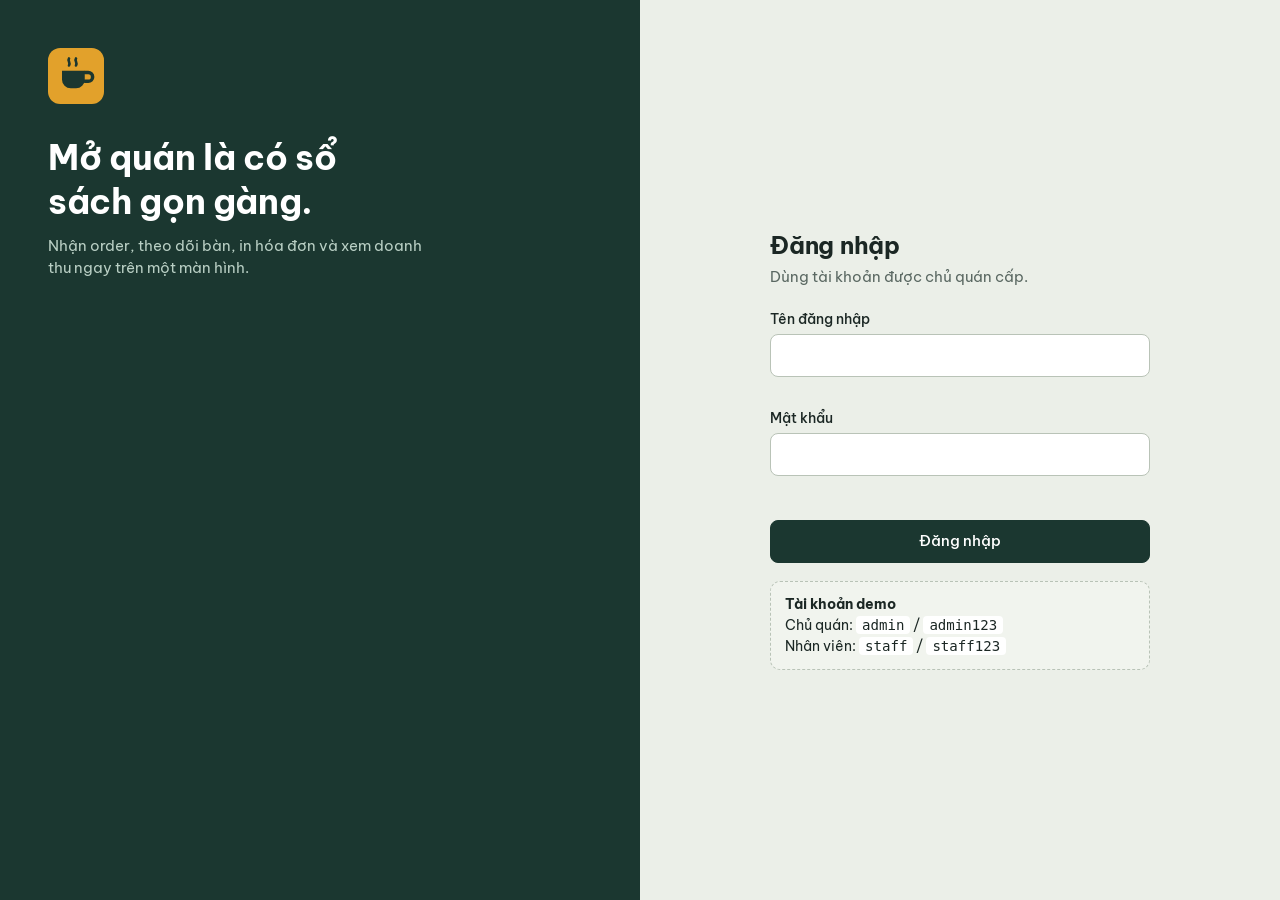
==== coffee-management/login.html @ 9cf49951 "Add files via upload" ====
<!DOCTYPE html>
<html lang="vi">
<head>
  <meta charset="UTF-8">
  <meta name="viewport" content="width=device-width, initial-scale=1">
  <title>Đăng nhập – Góc Phố Coffee</title>
  <link rel="icon" href="images/logo.svg" type="image/svg+xml">
  <link rel="preconnect" href="https://fonts.googleapis.com">
  <link rel="preconnect" href="https://fonts.gstatic.com" crossorigin>
  <link href="https://fonts.googleapis.com/css2?family=Be+Vietnam+Pro:wght@400;500;600;700&display=swap" rel="stylesheet">
  <link rel="stylesheet" href="css/style.css">
</head>
<body data-base="" data-page="login">
  <div class="login">
    <section class="login-side">
      <div>
        <img src="images/logo.svg" alt="Góc Phố Coffee">
        <h1>Mở quán là có sổ sách gọn gàng.</h1>
        <p>Nhận order, theo dõi bàn, in hóa đơn và xem doanh thu ngay trên một màn hình.</p>
      </div>
    </section>
    <section class="login-form">
      <form id="loginForm" novalidate>
        <h2>Đăng nhập</h2>
        <p class="muted" style="margin-bottom:20px">Dùng tài khoản được chủ quán cấp.</p>
        <div class="field">
          <label for="username">Tên đăng nhập</label>
          <input type="text" id="username" name="username" autocomplete="username">
          <span class="err" data-err="username"></span>
        </div>
        <div class="field">
          <label for="password">Mật khẩu</label>
          <input type="password" id="password" name="password" autocomplete="current-password">
          <span class="err" data-err="password"></span>
        </div>
        <p class="err" id="loginError" role="alert"></p>
        <button type="submit" class="btn btn-primary" style="width:100%">Đăng nhập</button>
        <div class="demo-box">
          <strong>Tài khoản demo</strong><br>
          Chủ quán: <code>admin</code> / <code>admin123</code><br>
          Nhân viên: <code>staff</code> / <code>staff123</code>
        </div>
      </form>
    </section>
  </div>
  <script src="js/common.js"></script>
  <script>
    (function () {
      if (CF.currentUser()) { location.replace('index.html'); return; }
      var form = document.getElementById('loginForm');
      var errBox = document.getElementById('loginError');
      form.addEventListener('submit', function (e) {
        e.preventDefault();
        errBox.textContent = '';
        var u = form.elements.username.value.trim();
        var p = form.elements.password.value;
        var errors = {};
        if (!u) errors.username = 'Nhập tên đăng nhập.';
        if (!p) errors.password = 'Nhập mật khẩu.';
        if (!CF.showErrors(form, errors)) return;
        if (CF.login(u, p)) {
          location.href = 'index.html';
        } else {
          errBox.textContent = 'Tên đăng nhập hoặc mật khẩu chưa đúng. Kiểm tra lại rồi thử tiếp.';
        }
      });
    })();
  </script>
</body>
</html>
---- coffee-management/css/style.css ----
/* ===== Góc Phố Coffee – giao diện quản lý ===== */
:root{
  --bg:#EBEFE8; --surface:#FBFCF9; --ink:#1B2724; --muted:#5A6862; --line:#D3DACF;
  --pine:#1B3730; --pine-2:#28493F; --pine-ink:#DCE8E1;
  --accent:#E2A12B; --accent-strong:#C98712; --accent-ink:#2E2000;
  --ok:#2D7A58; --ok-bg:#DDEEE4;
  --busy:#9A6208; --busy-bg:#FBEBC8;
  --resv:#3F6592; --resv-bg:#DCE7F4;
  --danger:#B2402F; --danger-bg:#F6DDD8;
  --font:'Be Vietnam Pro',system-ui,-apple-system,'Segoe UI',Roboto,sans-serif;
  --sidebar:236px;
}
*{box-sizing:border-box}
html{-webkit-text-size-adjust:100%}
body{margin:0;font-family:var(--font);font-size:15px;line-height:1.5;color:var(--ink);background:var(--bg)}
h1,h2,h3{margin:0;letter-spacing:-.01em;line-height:1.25}
h1{font-size:1.5rem} h2{font-size:1.125rem} h3{font-size:1rem}
p{margin:0}
a{color:inherit}
img,svg{max-width:100%}
button,input,select,textarea{font:inherit;color:inherit}
:focus-visible{outline:3px solid var(--accent);outline-offset:2px}
.sr-only{position:absolute;width:1px;height:1px;overflow:hidden;clip:rect(0 0 0 0);white-space:nowrap}
.muted{color:var(--muted)}
.right{text-align:right}
body[data-role="staff"] .owner-only{display:none!important}

/* ----- Khung trang ----- */
.app{display:grid;grid-template-columns:var(--sidebar) minmax(0,1fr);min-height:100vh}
.sidebar{background:var(--pine);color:var(--pine-ink);display:flex;flex-direction:column;padding:20px 14px;position:sticky;top:0;height:100vh}
.brand{display:flex;align-items:center;gap:10px;padding:4px 8px 22px;text-decoration:none}
.brand img{width:36px;height:36px}
.brand strong{display:block;color:#fff;font-size:1rem;line-height:1.2}
.brand span{font-size:.78rem;color:#9FB8AD}
.nav{display:flex;flex-direction:column;gap:2px}
.nav a{display:flex;align-items:center;gap:12px;padding:10px 12px;border-radius:8px;text-decoration:none;color:var(--pine-ink)}
.nav a:hover{background:var(--pine-2)}
.nav a[aria-current="page"]{background:var(--accent);color:var(--accent-ink);font-weight:600}
.nav svg,.sidebar .logout svg{width:20px;height:20px;fill:none;stroke:currentColor;stroke-width:1.8;stroke-linecap:round;stroke-linejoin:round;flex:none}
.sidebar .logout{margin-top:auto;background:none;border:0;display:flex;gap:12px;align-items:center;padding:10px 12px;border-radius:8px;color:#BCD0C6;cursor:pointer;text-align:left}
.sidebar .logout:hover{background:var(--pine-2);color:#fff}
.main{min-width:0}
.topbar{display:flex;align-items:center;gap:12px;padding:14px 28px;border-bottom:1px solid var(--line);background:var(--surface);position:sticky;top:0;z-index:5}
.topbar h1{flex:1;font-size:1.25rem}
.menu-btn{display:none;background:none;border:1px solid var(--line);border-radius:8px;width:40px;height:40px;cursor:pointer;font-size:1.2rem}
.userbox{display:flex;align-items:center;gap:10px;font-size:.9rem}
.userbox .avatar{width:34px;height:34px;border-radius:50%;background:var(--pine);color:#fff;display:grid;place-items:center;font-weight:600;font-size:.85rem}
.userbox small{display:block;color:var(--muted);line-height:1.2}
.content{padding:24px 28px 48px;max-width:1280px}
.page-head{display:flex;flex-wrap:wrap;align-items:center;gap:12px;margin-bottom:18px}
.page-head .lead{flex:1;min-width:220px;color:var(--muted)}
.toolbar{display:flex;flex-wrap:wrap;gap:10px;align-items:center;margin-bottom:14px}
.toolbar .grow{flex:1}

/* ----- Nút & form ----- */
.btn{display:inline-flex;align-items:center;justify-content:center;gap:8px;border:1px solid var(--line);background:var(--surface);padding:9px 16px;border-radius:8px;cursor:pointer;text-decoration:none;font-weight:500;min-height:40px}
.btn:hover{border-color:#9FAE9F}
.btn-primary{background:var(--pine);border-color:var(--pine);color:#fff}
.btn-primary:hover{background:var(--pine-2);border-color:var(--pine-2)}
.btn-accent{background:var(--accent);border-color:var(--accent);color:var(--accent-ink);font-weight:600}
.btn-accent:hover{background:var(--accent-strong);border-color:var(--accent-strong)}
.btn-danger{color:var(--danger);border-color:#E0B9B2}
.btn-danger:hover{background:var(--danger-bg);border-color:var(--danger)}
.btn-sm{padding:5px 10px;min-height:32px;font-size:.85rem;border-radius:6px}
.btn[disabled]{opacity:.5;cursor:not-allowed}
.field{display:flex;flex-direction:column;gap:4px;margin-bottom:14px}
.field label{font-weight:500;font-size:.9rem}
input[type=text],input[type=password],input[type=number],input[type=tel],input[type=date],select,textarea{width:100%;padding:9px 12px;border:1px solid #B9C3B7;border-radius:8px;background:#fff;min-height:40px}
textarea{resize:vertical;min-height:70px}
input[aria-invalid="true"],select[aria-invalid="true"]{border-color:var(--danger);background:#FFF8F6}
.err{color:var(--danger);font-size:.82rem;min-height:1em}
.search{max-width:280px}
.form-row{display:grid;grid-template-columns:1fr 1fr;gap:12px}

/* ----- Bảng & panel ----- */
.panel{background:var(--surface);border:1px solid var(--line);border-radius:14px;padding:18px 20px}
.panel > h2{margin-bottom:12px}
.table-wrap{overflow-x:auto;background:var(--surface);border:1px solid var(--line);border-radius:12px}
table.data{width:100%;border-collapse:collapse;min-width:560px}
table.data th{font-weight:600;text-align:left;font-size:.85rem;color:var(--muted);padding:11px 14px;border-bottom:1px solid var(--line);background:#F3F6F0}
table.data td{padding:11px 14px;border-bottom:1px solid #E5EAE1;vertical-align:middle}
table.data tr:last-child td{border-bottom:0}
table.data tbody tr:hover{background:#F6F9F3}
table.data th.right,table.data td.right{text-align:right}
.actions{display:flex;gap:6px;justify-content:flex-end}
.empty{padding:28px;text-align:center;color:var(--muted)}
.badge{display:inline-block;padding:2px 10px;border-radius:999px;font-size:.8rem;font-weight:500;background:#E6EBE3}
.badge.ok{background:var(--ok-bg);color:var(--ok)}
.badge.busy{background:var(--busy-bg);color:var(--busy)}
.badge.resv{background:var(--resv-bg);color:var(--resv)}
.badge.off{background:#ECE8E4;color:#6B5F57}
.chips{display:flex;flex-wrap:wrap;gap:8px}
.chip{border:1px solid var(--line);background:var(--surface);border-radius:999px;padding:6px 14px;cursor:pointer;font-size:.9rem}
.chip[aria-pressed="true"]{background:var(--pine);border-color:var(--pine);color:#fff}

/* ----- Dashboard ----- */
.ledger{display:grid;grid-template-columns:repeat(4,1fr);background:var(--surface);border:1px solid var(--line);border-radius:14px;margin:0 0 20px}
.ledger > div{padding:18px 22px;border-right:1px solid var(--line)}
.ledger > div:last-child{border-right:0}
.ledger dt{color:var(--muted);font-size:.88rem}
.ledger dd{margin:4px 0 0;font-size:1.6rem;font-weight:700;letter-spacing:-.02em}
.ledger dd.small{font-size:1.1rem;padding-top:6px}
.dash-grid{display:grid;grid-template-columns:minmax(0,1.1fr) minmax(0,1fr);gap:20px}
.stack{display:flex;flex-direction:column;gap:20px}
.mini-tables{display:grid;grid-template-columns:repeat(auto-fill,minmax(74px,1fr));gap:8px}
.mini-tables div{border-radius:8px;padding:8px 6px;text-align:center;font-weight:600;font-size:.9rem}
.mini-tables .free{background:var(--ok-bg);color:var(--ok)}
.mini-tables .busy{background:var(--busy-bg);color:var(--busy)}
.mini-tables .reserved{background:var(--resv-bg);color:var(--resv)}
.legend{display:flex;gap:16px;margin-top:12px;font-size:.85rem;color:var(--muted);flex-wrap:wrap}
.list{list-style:none;margin:0;padding:0}
.list li{display:flex;justify-content:space-between;gap:12px;padding:10px 0;border-bottom:1px solid #E5EAE1}
.list li:last-child{border-bottom:0}

/* ----- Sơ đồ bàn ----- */
.floor{display:grid;grid-template-columns:repeat(auto-fill,minmax(190px,1fr));gap:16px}
.tile{background:var(--surface);border:2px solid var(--line);border-radius:16px;padding:16px;display:flex;flex-direction:column;gap:10px}
.tile.free{border-color:#A9D3BC}
.tile.busy{border-color:#E7C27A;background:#FFFBF1}
.tile.reserved{border-color:#A9C2E0}
.tile header{display:flex;justify-content:space-between;align-items:baseline}
.tile h3{font-size:1.4rem}
.seats{display:flex;gap:5px;flex-wrap:wrap}
.seats i{width:11px;height:11px;border-radius:50%;background:#B9C3B7;display:block}
.tile.busy .seats i{background:var(--accent)}
.tile.free .seats i{background:#7DBB9A}
.tile.reserved .seats i{background:#7FA0CB}
.tile .sum{font-weight:600;min-height:1.5em}
.tile select{min-height:36px;padding:5px 8px}

/* ----- Order ----- */
.order-layout{display:grid;grid-template-columns:minmax(0,1.25fr) minmax(320px,1fr);gap:20px;align-items:start}
.menu-pick{display:grid;grid-template-columns:repeat(auto-fill,minmax(170px,1fr));gap:10px;margin-top:14px}
.pick{display:flex;flex-direction:column;gap:2px;text-align:left;padding:12px;border:1px solid var(--line);border-radius:10px;background:#fff;cursor:pointer}
.pick:hover{border-color:var(--pine)}
.pick[disabled]{opacity:.45;cursor:not-allowed}
.pick b{font-weight:600}
.pick span{color:var(--muted);font-size:.88rem}
.cart-line{display:grid;grid-template-columns:1fr auto auto;gap:10px;align-items:center;padding:9px 0;border-bottom:1px solid #E5EAE1}
.qty{display:flex;align-items:center;gap:4px}
.qty button{width:30px;height:30px;border-radius:6px;border:1px solid var(--line);background:#fff;cursor:pointer;font-size:1rem}
.qty output{min-width:26px;text-align:center;font-weight:600}
.total-row{display:flex;justify-content:space-between;font-size:1.2rem;font-weight:700;padding:14px 0 6px}
.cart-actions{display:grid;grid-template-columns:1fr 1fr;gap:10px;margin-top:10px}
.cart-actions .full{grid-column:1/-1}
.open-orders{display:flex;flex-direction:column;gap:8px}
.open-orders button{display:flex;justify-content:space-between;gap:10px;padding:10px 12px;border:1px solid var(--line);border-radius:10px;background:#fff;cursor:pointer;text-align:left}
.open-orders button[aria-pressed="true"]{border-color:var(--pine);background:#EEF4EF}

/* ----- Doanh thu ----- */
.chart{width:100%;height:auto;display:block}
.chart text{font-family:var(--font);font-size:11px;fill:var(--muted)}
.chart .bar{fill:var(--pine)}
.chart .bar.top{fill:var(--accent)}
.chart .gridline{stroke:#E1E7DD;stroke-width:1}
.two-col{display:grid;grid-template-columns:1fr 1fr;gap:20px;margin-top:20px}

/* ----- Hộp thoại, toast ----- */
dialog{border:0;border-radius:16px;padding:0;width:min(520px,92vw);box-shadow:0 20px 60px rgba(10,25,20,.35)}
dialog::backdrop{background:rgba(15,30,25,.5)}
dialog form,dialog .dlg-body{padding:22px}
dialog h2{margin-bottom:16px}
.dlg-actions{display:flex;justify-content:flex-end;gap:10px;margin-top:8px}
.toast-wrap{position:fixed;right:20px;bottom:20px;display:flex;flex-direction:column;gap:8px;z-index:50}
.toast{background:var(--pine);color:#fff;padding:12px 16px;border-radius:10px;max-width:340px;animation:pop .2s ease-out}
.toast.error{background:var(--danger)}
@keyframes pop{from{transform:translateY(8px);opacity:0}to{transform:none;opacity:1}}
.switch{position:relative;width:42px;height:24px;display:inline-block}
.switch input{opacity:0;width:100%;height:100%;position:absolute;margin:0;cursor:pointer;z-index:1}
.switch span{position:absolute;inset:0;background:#B9C3B7;border-radius:999px;transition:background .15s;pointer-events:none}
.switch span::after{content:"";position:absolute;left:3px;top:3px;width:18px;height:18px;border-radius:50%;background:#fff;transition:transform .15s}
.switch input:checked + span{background:var(--ok)}
.switch input:checked + span::after{transform:translateX(18px)}
.switch input:focus-visible + span{outline:3px solid var(--accent);outline-offset:2px}
.invoice-lines{width:100%;border-collapse:collapse;margin:12px 0}
.invoice-lines td,.invoice-lines th{padding:6px 0;text-align:left;border-bottom:1px dashed #C8D0C4}
.invoice-lines td:last-child,.invoice-lines th:last-child{text-align:right}

/* ----- Đăng nhập ----- */
.login{display:grid;grid-template-columns:1fr 1fr;min-height:100vh}
.login-side{background:var(--pine);color:var(--pine-ink);padding:48px;display:flex;flex-direction:column;justify-content:space-between}
.login-side img{width:56px;height:56px}
.login-side h1{color:#fff;font-size:2.2rem;margin:24px 0 12px;max-width:14ch}
.login-side p{max-width:38ch;color:#B9CFC4}
.login-form{display:grid;place-items:center;padding:32px}
.login-form form{width:min(380px,100%)}
.login-form h2{font-size:1.5rem;margin-bottom:6px}
.demo-box{margin-top:18px;padding:12px 14px;border-radius:10px;background:#F1F4EE;border:1px dashed #B9C3B7;font-size:.88rem}
.demo-box code{background:#fff;padding:1px 6px;border-radius:4px}

/* ----- Responsive ----- */
@media (max-width:1000px){
  .ledger{grid-template-columns:1fr 1fr}
  .ledger > div:nth-child(2){border-right:0}
  .ledger > div:nth-child(-n+2){border-bottom:1px solid var(--line)}
  .dash-grid,.order-layout,.two-col{grid-template-columns:1fr}
}
@media (max-width:860px){
  .app{grid-template-columns:1fr}
  .sidebar{position:fixed;inset:0 auto 0 0;width:260px;z-index:20;transform:translateX(-100%);transition:transform .2s}
  .sidebar.open{transform:none}
  .menu-btn{display:block}
  .topbar,.content{padding-left:16px;padding-right:16px}
  .userbox div:last-child{display:none}
  .login{grid-template-columns:1fr}
  .login-side{padding:28px}
  .login-side h1{font-size:1.6rem}
}
@media (max-width:520px){
  .form-row{grid-template-columns:1fr}
  .ledger dd{font-size:1.3rem}
}
@media (prefers-reduced-motion:reduce){
  *{animation:none!important;transition:none!important}
}
@media print{
  body *{visibility:hidden}
  #invDialog,#invDialog *{visibility:visible}
  #invDialog{position:absolute;inset:0;width:100%;box-shadow:none}
  #invDialog .dlg-actions{display:none}
}
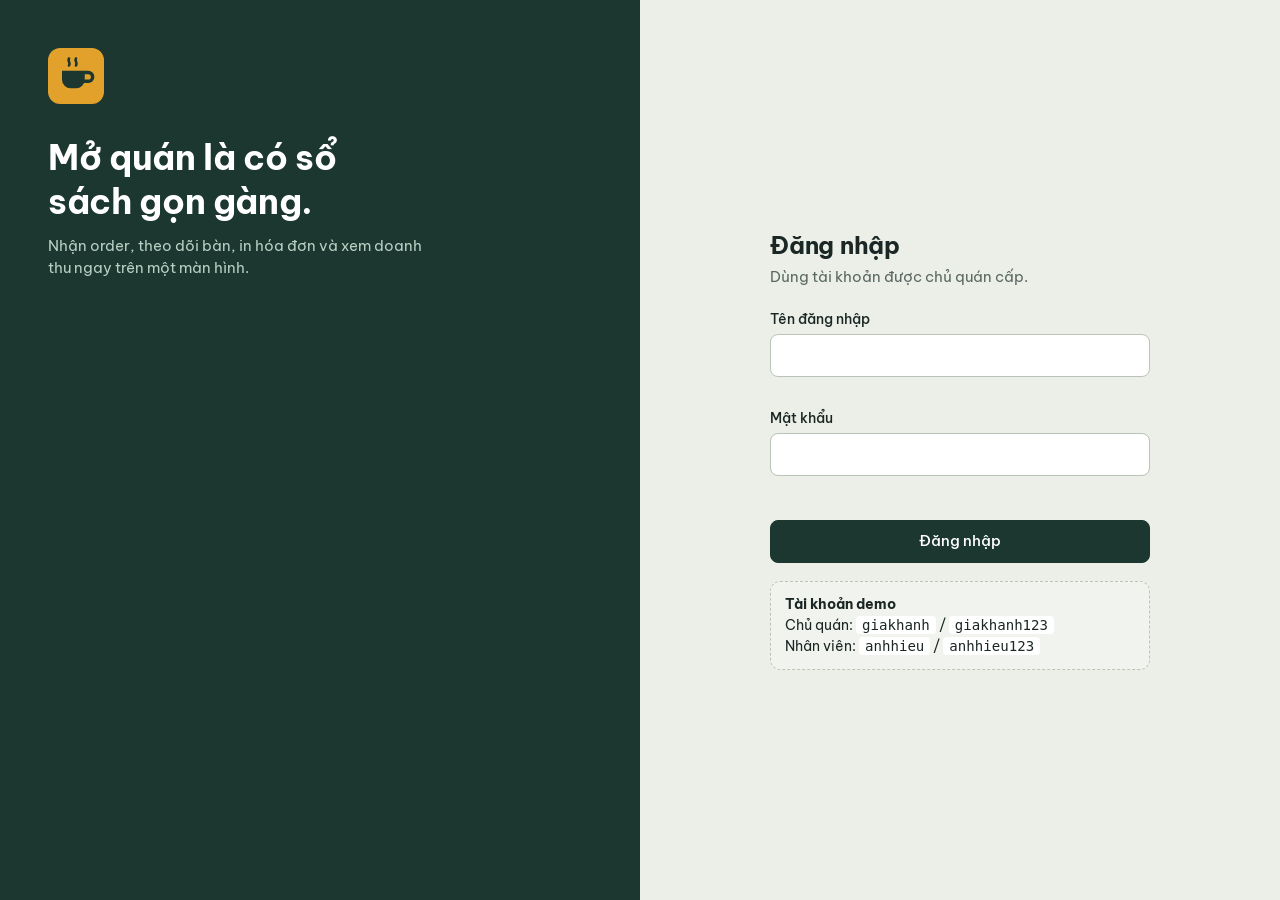
==== commit 274c79f4: "Update demo login credentials in login.html" ====
--- a/coffee-management/login.html
+++ b/coffee-management/login.html
@@ -37,34 +37,53 @@
         <button type="submit" class="btn btn-primary" style="width:100%">Đăng nhập</button>
         <div class="demo-box">
           <strong>Tài khoản demo</strong><br>
-          Chủ quán: <code>admin</code> / <code>admin123</code><br>
-          Nhân viên: <code>staff</code> / <code>staff123</code>
+          Chủ quán: <code>giakhanh</code> / <code>giakhanh123</code><br>
+          Nhân viên: <code>anhhieu</code> / <code>anhhieu123</code>
         </div>
       </form>
     </section>
   </div>
   <script src="js/common.js"></script>
   <script>
-    (function () {
-      if (CF.currentUser()) { location.replace('index.html'); return; }
-      var form = document.getElementById('loginForm');
-      var errBox = document.getElementById('loginError');
-      form.addEventListener('submit', function (e) {
-        e.preventDefault();
-        errBox.textContent = '';
-        var u = form.elements.username.value.trim();
-        var p = form.elements.password.value;
-        var errors = {};
-        if (!u) errors.username = 'Nhập tên đăng nhập.';
-        if (!p) errors.password = 'Nhập mật khẩu.';
-        if (!CF.showErrors(form, errors)) return;
-        if (CF.login(u, p)) {
-          location.href = 'index.html';
-        } else {
-          errBox.textContent = 'Tên đăng nhập hoặc mật khẩu chưa đúng. Kiểm tra lại rồi thử tiếp.';
-        }
-      });
-    })();
+    // 1. Nếu đã đăng nhập rồi thì chuyển thẳng về trang chủ
+  if (CF.currentUser()) {
+    location.replace('index.html');
+  }
+
+  // 2. Lấy các phần tử trên trang
+  var form = document.getElementById('loginForm');
+  var loginError = document.getElementById('loginError');
+
+  // 3. Khi bấm nút "Đăng nhập"
+  form.addEventListener('submit', function (e) {
+    e.preventDefault();           // Không cho trang tải lại
+    loginError.textContent = '';  // Xóa thông báo lỗi cũ
+
+    // Lấy dữ liệu người dùng nhập
+    var username = form.elements.username.value.trim();
+    var password = form.elements.password.value;
+
+    // 4. Kiểm tra có bỏ trống ô nào không
+    var errors = {};
+    if (username === '') {
+      errors.username = 'Nhập tên đăng nhập.';
+    }
+    if (password === '') {
+      errors.password = 'Nhập mật khẩu.';
+    }
+
+    // Còn lỗi thì hiện lỗi và dừng lại
+    if (!CF.showErrors(form, errors)) {
+      return;
+    }
+
+    // 5. Kiểm tra tài khoản
+    if (CF.login(username, password)) {
+      location.href = 'index.html';   // Đúng thì vào trang chủ
+    } else {
+      loginError.textContent = 'Tên đăng nhập hoặc mật khẩu chưa đúng. Kiểm tra lại rồi thử tiếp.';
+    }
+  });
   </script>
 </body>
 </html>
--- a/coffee-management/css/style.css
+++ b/coffee-management/css/style.css
@@ -1,221 +1,1276 @@
 /* ===== Góc Phố Coffee – giao diện quản lý ===== */
-:root{
-  --bg:#EBEFE8; --surface:#FBFCF9; --ink:#1B2724; --muted:#5A6862; --line:#D3DACF;
-  --pine:#1B3730; --pine-2:#28493F; --pine-ink:#DCE8E1;
-  --accent:#E2A12B; --accent-strong:#C98712; --accent-ink:#2E2000;
-  --ok:#2D7A58; --ok-bg:#DDEEE4;
-  --busy:#9A6208; --busy-bg:#FBEBC8;
-  --resv:#3F6592; --resv-bg:#DCE7F4;
-  --danger:#B2402F; --danger-bg:#F6DDD8;
-  --font:'Be Vietnam Pro',system-ui,-apple-system,'Segoe UI',Roboto,sans-serif;
-  --sidebar:236px;
-}
-*{box-sizing:border-box}
-html{-webkit-text-size-adjust:100%}
-body{margin:0;font-family:var(--font);font-size:15px;line-height:1.5;color:var(--ink);background:var(--bg)}
-h1,h2,h3{margin:0;letter-spacing:-.01em;line-height:1.25}
-h1{font-size:1.5rem} h2{font-size:1.125rem} h3{font-size:1rem}
-p{margin:0}
-a{color:inherit}
-img,svg{max-width:100%}
-button,input,select,textarea{font:inherit;color:inherit}
-:focus-visible{outline:3px solid var(--accent);outline-offset:2px}
-.sr-only{position:absolute;width:1px;height:1px;overflow:hidden;clip:rect(0 0 0 0);white-space:nowrap}
-.muted{color:var(--muted)}
-.right{text-align:right}
-body[data-role="staff"] .owner-only{display:none!important}
-
-/* ----- Khung trang ----- */
-.app{display:grid;grid-template-columns:var(--sidebar) minmax(0,1fr);min-height:100vh}
-.sidebar{background:var(--pine);color:var(--pine-ink);display:flex;flex-direction:column;padding:20px 14px;position:sticky;top:0;height:100vh}
-.brand{display:flex;align-items:center;gap:10px;padding:4px 8px 22px;text-decoration:none}
-.brand img{width:36px;height:36px}
-.brand strong{display:block;color:#fff;font-size:1rem;line-height:1.2}
-.brand span{font-size:.78rem;color:#9FB8AD}
-.nav{display:flex;flex-direction:column;gap:2px}
-.nav a{display:flex;align-items:center;gap:12px;padding:10px 12px;border-radius:8px;text-decoration:none;color:var(--pine-ink)}
-.nav a:hover{background:var(--pine-2)}
-.nav a[aria-current="page"]{background:var(--accent);color:var(--accent-ink);font-weight:600}
-.nav svg,.sidebar .logout svg{width:20px;height:20px;fill:none;stroke:currentColor;stroke-width:1.8;stroke-linecap:round;stroke-linejoin:round;flex:none}
-.sidebar .logout{margin-top:auto;background:none;border:0;display:flex;gap:12px;align-items:center;padding:10px 12px;border-radius:8px;color:#BCD0C6;cursor:pointer;text-align:left}
-.sidebar .logout:hover{background:var(--pine-2);color:#fff}
-.main{min-width:0}
-.topbar{display:flex;align-items:center;gap:12px;padding:14px 28px;border-bottom:1px solid var(--line);background:var(--surface);position:sticky;top:0;z-index:5}
-.topbar h1{flex:1;font-size:1.25rem}
-.menu-btn{display:none;background:none;border:1px solid var(--line);border-radius:8px;width:40px;height:40px;cursor:pointer;font-size:1.2rem}
-.userbox{display:flex;align-items:center;gap:10px;font-size:.9rem}
-.userbox .avatar{width:34px;height:34px;border-radius:50%;background:var(--pine);color:#fff;display:grid;place-items:center;font-weight:600;font-size:.85rem}
-.userbox small{display:block;color:var(--muted);line-height:1.2}
-.content{padding:24px 28px 48px;max-width:1280px}
-.page-head{display:flex;flex-wrap:wrap;align-items:center;gap:12px;margin-bottom:18px}
-.page-head .lead{flex:1;min-width:220px;color:var(--muted)}
-.toolbar{display:flex;flex-wrap:wrap;gap:10px;align-items:center;margin-bottom:14px}
-.toolbar .grow{flex:1}
-
-/* ----- Nút & form ----- */
-.btn{display:inline-flex;align-items:center;justify-content:center;gap:8px;border:1px solid var(--line);background:var(--surface);padding:9px 16px;border-radius:8px;cursor:pointer;text-decoration:none;font-weight:500;min-height:40px}
-.btn:hover{border-color:#9FAE9F}
-.btn-primary{background:var(--pine);border-color:var(--pine);color:#fff}
-.btn-primary:hover{background:var(--pine-2);border-color:var(--pine-2)}
-.btn-accent{background:var(--accent);border-color:var(--accent);color:var(--accent-ink);font-weight:600}
-.btn-accent:hover{background:var(--accent-strong);border-color:var(--accent-strong)}
-.btn-danger{color:var(--danger);border-color:#E0B9B2}
-.btn-danger:hover{background:var(--danger-bg);border-color:var(--danger)}
-.btn-sm{padding:5px 10px;min-height:32px;font-size:.85rem;border-radius:6px}
-.btn[disabled]{opacity:.5;cursor:not-allowed}
-.field{display:flex;flex-direction:column;gap:4px;margin-bottom:14px}
-.field label{font-weight:500;font-size:.9rem}
-input[type=text],input[type=password],input[type=number],input[type=tel],input[type=date],select,textarea{width:100%;padding:9px 12px;border:1px solid #B9C3B7;border-radius:8px;background:#fff;min-height:40px}
-textarea{resize:vertical;min-height:70px}
-input[aria-invalid="true"],select[aria-invalid="true"]{border-color:var(--danger);background:#FFF8F6}
-.err{color:var(--danger);font-size:.82rem;min-height:1em}
-.search{max-width:280px}
-.form-row{display:grid;grid-template-columns:1fr 1fr;gap:12px}
-
-/* ----- Bảng & panel ----- */
-.panel{background:var(--surface);border:1px solid var(--line);border-radius:14px;padding:18px 20px}
-.panel > h2{margin-bottom:12px}
-.table-wrap{overflow-x:auto;background:var(--surface);border:1px solid var(--line);border-radius:12px}
-table.data{width:100%;border-collapse:collapse;min-width:560px}
-table.data th{font-weight:600;text-align:left;font-size:.85rem;color:var(--muted);padding:11px 14px;border-bottom:1px solid var(--line);background:#F3F6F0}
-table.data td{padding:11px 14px;border-bottom:1px solid #E5EAE1;vertical-align:middle}
-table.data tr:last-child td{border-bottom:0}
-table.data tbody tr:hover{background:#F6F9F3}
-table.data th.right,table.data td.right{text-align:right}
-.actions{display:flex;gap:6px;justify-content:flex-end}
-.empty{padding:28px;text-align:center;color:var(--muted)}
-.badge{display:inline-block;padding:2px 10px;border-radius:999px;font-size:.8rem;font-weight:500;background:#E6EBE3}
-.badge.ok{background:var(--ok-bg);color:var(--ok)}
-.badge.busy{background:var(--busy-bg);color:var(--busy)}
-.badge.resv{background:var(--resv-bg);color:var(--resv)}
-.badge.off{background:#ECE8E4;color:#6B5F57}
-.chips{display:flex;flex-wrap:wrap;gap:8px}
-.chip{border:1px solid var(--line);background:var(--surface);border-radius:999px;padding:6px 14px;cursor:pointer;font-size:.9rem}
-.chip[aria-pressed="true"]{background:var(--pine);border-color:var(--pine);color:#fff}
-
-/* ----- Dashboard ----- */
-.ledger{display:grid;grid-template-columns:repeat(4,1fr);background:var(--surface);border:1px solid var(--line);border-radius:14px;margin:0 0 20px}
-.ledger > div{padding:18px 22px;border-right:1px solid var(--line)}
-.ledger > div:last-child{border-right:0}
-.ledger dt{color:var(--muted);font-size:.88rem}
-.ledger dd{margin:4px 0 0;font-size:1.6rem;font-weight:700;letter-spacing:-.02em}
-.ledger dd.small{font-size:1.1rem;padding-top:6px}
-.dash-grid{display:grid;grid-template-columns:minmax(0,1.1fr) minmax(0,1fr);gap:20px}
-.stack{display:flex;flex-direction:column;gap:20px}
-.mini-tables{display:grid;grid-template-columns:repeat(auto-fill,minmax(74px,1fr));gap:8px}
-.mini-tables div{border-radius:8px;padding:8px 6px;text-align:center;font-weight:600;font-size:.9rem}
-.mini-tables .free{background:var(--ok-bg);color:var(--ok)}
-.mini-tables .busy{background:var(--busy-bg);color:var(--busy)}
-.mini-tables .reserved{background:var(--resv-bg);color:var(--resv)}
-.legend{display:flex;gap:16px;margin-top:12px;font-size:.85rem;color:var(--muted);flex-wrap:wrap}
-.list{list-style:none;margin:0;padding:0}
-.list li{display:flex;justify-content:space-between;gap:12px;padding:10px 0;border-bottom:1px solid #E5EAE1}
-.list li:last-child{border-bottom:0}
-
-/* ----- Sơ đồ bàn ----- */
-.floor{display:grid;grid-template-columns:repeat(auto-fill,minmax(190px,1fr));gap:16px}
-.tile{background:var(--surface);border:2px solid var(--line);border-radius:16px;padding:16px;display:flex;flex-direction:column;gap:10px}
-.tile.free{border-color:#A9D3BC}
-.tile.busy{border-color:#E7C27A;background:#FFFBF1}
-.tile.reserved{border-color:#A9C2E0}
-.tile header{display:flex;justify-content:space-between;align-items:baseline}
-.tile h3{font-size:1.4rem}
-.seats{display:flex;gap:5px;flex-wrap:wrap}
-.seats i{width:11px;height:11px;border-radius:50%;background:#B9C3B7;display:block}
-.tile.busy .seats i{background:var(--accent)}
-.tile.free .seats i{background:#7DBB9A}
-.tile.reserved .seats i{background:#7FA0CB}
-.tile .sum{font-weight:600;min-height:1.5em}
-.tile select{min-height:36px;padding:5px 8px}
-
-/* ----- Order ----- */
-.order-layout{display:grid;grid-template-columns:minmax(0,1.25fr) minmax(320px,1fr);gap:20px;align-items:start}
-.menu-pick{display:grid;grid-template-columns:repeat(auto-fill,minmax(170px,1fr));gap:10px;margin-top:14px}
-.pick{display:flex;flex-direction:column;gap:2px;text-align:left;padding:12px;border:1px solid var(--line);border-radius:10px;background:#fff;cursor:pointer}
-.pick:hover{border-color:var(--pine)}
-.pick[disabled]{opacity:.45;cursor:not-allowed}
-.pick b{font-weight:600}
-.pick span{color:var(--muted);font-size:.88rem}
-.cart-line{display:grid;grid-template-columns:1fr auto auto;gap:10px;align-items:center;padding:9px 0;border-bottom:1px solid #E5EAE1}
-.qty{display:flex;align-items:center;gap:4px}
-.qty button{width:30px;height:30px;border-radius:6px;border:1px solid var(--line);background:#fff;cursor:pointer;font-size:1rem}
-.qty output{min-width:26px;text-align:center;font-weight:600}
-.total-row{display:flex;justify-content:space-between;font-size:1.2rem;font-weight:700;padding:14px 0 6px}
-.cart-actions{display:grid;grid-template-columns:1fr 1fr;gap:10px;margin-top:10px}
-.cart-actions .full{grid-column:1/-1}
-.open-orders{display:flex;flex-direction:column;gap:8px}
-.open-orders button{display:flex;justify-content:space-between;gap:10px;padding:10px 12px;border:1px solid var(--line);border-radius:10px;background:#fff;cursor:pointer;text-align:left}
-.open-orders button[aria-pressed="true"]{border-color:var(--pine);background:#EEF4EF}
-
-/* ----- Doanh thu ----- */
-.chart{width:100%;height:auto;display:block}
-.chart text{font-family:var(--font);font-size:11px;fill:var(--muted)}
-.chart .bar{fill:var(--pine)}
-.chart .bar.top{fill:var(--accent)}
-.chart .gridline{stroke:#E1E7DD;stroke-width:1}
-.two-col{display:grid;grid-template-columns:1fr 1fr;gap:20px;margin-top:20px}
-
-/* ----- Hộp thoại, toast ----- */
-dialog{border:0;border-radius:16px;padding:0;width:min(520px,92vw);box-shadow:0 20px 60px rgba(10,25,20,.35)}
-dialog::backdrop{background:rgba(15,30,25,.5)}
-dialog form,dialog .dlg-body{padding:22px}
-dialog h2{margin-bottom:16px}
-.dlg-actions{display:flex;justify-content:flex-end;gap:10px;margin-top:8px}
-.toast-wrap{position:fixed;right:20px;bottom:20px;display:flex;flex-direction:column;gap:8px;z-index:50}
-.toast{background:var(--pine);color:#fff;padding:12px 16px;border-radius:10px;max-width:340px;animation:pop .2s ease-out}
-.toast.error{background:var(--danger)}
-@keyframes pop{from{transform:translateY(8px);opacity:0}to{transform:none;opacity:1}}
-.switch{position:relative;width:42px;height:24px;display:inline-block}
-.switch input{opacity:0;width:100%;height:100%;position:absolute;margin:0;cursor:pointer;z-index:1}
-.switch span{position:absolute;inset:0;background:#B9C3B7;border-radius:999px;transition:background .15s;pointer-events:none}
-.switch span::after{content:"";position:absolute;left:3px;top:3px;width:18px;height:18px;border-radius:50%;background:#fff;transition:transform .15s}
-.switch input:checked + span{background:var(--ok)}
-.switch input:checked + span::after{transform:translateX(18px)}
-.switch input:focus-visible + span{outline:3px solid var(--accent);outline-offset:2px}
-.invoice-lines{width:100%;border-collapse:collapse;margin:12px 0}
-.invoice-lines td,.invoice-lines th{padding:6px 0;text-align:left;border-bottom:1px dashed #C8D0C4}
-.invoice-lines td:last-child,.invoice-lines th:last-child{text-align:right}
-
-/* ----- Đăng nhập ----- */
-.login{display:grid;grid-template-columns:1fr 1fr;min-height:100vh}
-.login-side{background:var(--pine);color:var(--pine-ink);padding:48px;display:flex;flex-direction:column;justify-content:space-between}
-.login-side img{width:56px;height:56px}
-.login-side h1{color:#fff;font-size:2.2rem;margin:24px 0 12px;max-width:14ch}
-.login-side p{max-width:38ch;color:#B9CFC4}
-.login-form{display:grid;place-items:center;padding:32px}
-.login-form form{width:min(380px,100%)}
-.login-form h2{font-size:1.5rem;margin-bottom:6px}
-.demo-box{margin-top:18px;padding:12px 14px;border-radius:10px;background:#F1F4EE;border:1px dashed #B9C3B7;font-size:.88rem}
-.demo-box code{background:#fff;padding:1px 6px;border-radius:4px}
-
-/* ----- Responsive ----- */
-@media (max-width:1000px){
-  .ledger{grid-template-columns:1fr 1fr}
-  .ledger > div:nth-child(2){border-right:0}
-  .ledger > div:nth-child(-n+2){border-bottom:1px solid var(--line)}
-  .dash-grid,.order-layout,.two-col{grid-template-columns:1fr}
-}
-@media (max-width:860px){
-  .app{grid-template-columns:1fr}
-  .sidebar{position:fixed;inset:0 auto 0 0;width:260px;z-index:20;transform:translateX(-100%);transition:transform .2s}
-  .sidebar.open{transform:none}
-  .menu-btn{display:block}
-  .topbar,.content{padding-left:16px;padding-right:16px}
-  .userbox div:last-child{display:none}
-  .login{grid-template-columns:1fr}
-  .login-side{padding:28px}
-  .login-side h1{font-size:1.6rem}
-}
-@media (max-width:520px){
-  .form-row{grid-template-columns:1fr}
-  .ledger dd{font-size:1.3rem}
-}
-@media (prefers-reduced-motion:reduce){
-  *{animation:none!important;transition:none!important}
-}
-@media print{
-  body *{visibility:hidden}
-  #invDialog,#invDialog *{visibility:visible}
-  #invDialog{position:absolute;inset:0;width:100%;box-shadow:none}
-  #invDialog .dlg-actions{display:none}
-}
+ 
+ 
+/* =========================================================
+   1. BIẾN MÀU, FONT, KÍCH THƯỚC DÙNG CHUNG
+   (đổi màu ở đây thì cả trang đổi theo)
+   ========================================================= */
+:root {
+  /* Màu nền, chữ, đường viền */
+  --bg: #EBEFE8;
+  --surface: #FBFCF9;
+  --ink: #1B2724;
+  --muted: #5A6862;
+  --line: #D3DACF;
+ 
+  /* Màu xanh thông (thanh bên) */
+  --pine: #1B3730;
+  --pine-2: #28493F;
+  --pine-ink: #DCE8E1;
+ 
+  /* Màu vàng nhấn */
+  --accent: #E2A12B;
+  --accent-strong: #C98712;
+  --accent-ink: #2E2000;
+ 
+  /* Trạng thái: ok / có khách / đặt trước / lỗi */
+  --ok: #2D7A58;
+  --ok-bg: #DDEEE4;
+  --busy: #9A6208;
+  --busy-bg: #FBEBC8;
+  --resv: #3F6592;
+  --resv-bg: #DCE7F4;
+  --danger: #B2402F;
+  --danger-bg: #F6DDD8;
+ 
+  /* Font chữ */
+  --font: 'Be Vietnam Pro', system-ui, -apple-system, 'Segoe UI', Roboto, sans-serif;
+ 
+  /* Chiều rộng thanh bên */
+  --sidebar: 236px;
+}
+ 
+ 
+/* =========================================================
+   2. THIẾT LẬP CƠ BẢN CHO TOÀN TRANG
+   ========================================================= */
+* {
+  box-sizing: border-box;
+}
+ 
+html {
+  -webkit-text-size-adjust: 100%;
+}
+ 
+body {
+  margin: 0;
+  font-family: var(--font);
+  font-size: 15px;
+  line-height: 1.5;
+  color: var(--ink);
+  background: var(--bg);
+}
+ 
+h1,
+h2,
+h3 {
+  margin: 0;
+  letter-spacing: -.01em;
+  line-height: 1.25;
+}
+ 
+h1 {
+  font-size: 1.5rem;
+}
+ 
+h2 {
+  font-size: 1.125rem;
+}
+ 
+h3 {
+  font-size: 1rem;
+}
+ 
+p {
+  margin: 0;
+}
+ 
+a {
+  color: inherit;
+}
+ 
+img,
+svg {
+  max-width: 100%;
+}
+ 
+button,
+input,
+select,
+textarea {
+  font: inherit;
+  color: inherit;
+}
+ 
+:focus-visible {
+  outline: 3px solid var(--accent);
+  outline-offset: 2px;
+}
+ 
+/* Chữ chỉ dành cho trình đọc màn hình (ẩn khỏi mắt người) */
+.sr-only {
+  position: absolute;
+  width: 1px;
+  height: 1px;
+  overflow: hidden;
+  clip: rect(0 0 0 0);
+  white-space: nowrap;
+}
+ 
+.muted {
+  color: var(--muted);
+}
+ 
+.right {
+  text-align: right;
+}
+ 
+/* Nhân viên không nhìn thấy các mục chỉ dành cho chủ quán */
+body[data-role="staff"] .owner-only {
+  display: none !important;
+}
+ 
+ 
+/* =========================================================
+   3. KHUNG TRANG (thanh bên + phần nội dung)
+   ========================================================= */
+.app {
+  display: grid;
+  grid-template-columns: var(--sidebar) minmax(0, 1fr);
+  min-height: 100vh;
+}
+ 
+/* ----- Thanh bên trái ----- */
+.sidebar {
+  background: var(--pine);
+  color: var(--pine-ink);
+  display: flex;
+  flex-direction: column;
+  padding: 20px 14px;
+  position: sticky;
+  top: 0;
+  height: 100vh;
+}
+ 
+.brand {
+  display: flex;
+  align-items: center;
+  gap: 10px;
+  padding: 4px 8px 22px;
+  text-decoration: none;
+}
+ 
+.brand img {
+  width: 36px;
+  height: 36px;
+}
+ 
+.brand strong {
+  display: block;
+  color: #fff;
+  font-size: 1rem;
+  line-height: 1.2;
+}
+ 
+.brand span {
+  font-size: .78rem;
+  color: #9FB8AD;
+}
+ 
+.nav {
+  display: flex;
+  flex-direction: column;
+  gap: 2px;
+}
+ 
+.nav a {
+  display: flex;
+  align-items: center;
+  gap: 12px;
+  padding: 10px 12px;
+  border-radius: 8px;
+  text-decoration: none;
+  color: var(--pine-ink);
+}
+ 
+.nav a:hover {
+  background: var(--pine-2);
+}
+ 
+/* Mục menu của trang đang mở */
+.nav a[aria-current="page"] {
+  background: var(--accent);
+  color: var(--accent-ink);
+  font-weight: 600;
+}
+ 
+/* Biểu tượng (icon) trong menu và nút đăng xuất */
+.nav svg,
+.sidebar .logout svg {
+  width: 20px;
+  height: 20px;
+  fill: none;
+  stroke: currentColor;
+  stroke-width: 1.8;
+  stroke-linecap: round;
+  stroke-linejoin: round;
+  flex: none;
+}
+ 
+.sidebar .logout {
+  margin-top: auto;
+  background: none;
+  border: 0;
+  display: flex;
+  gap: 12px;
+  align-items: center;
+  padding: 10px 12px;
+  border-radius: 8px;
+  color: #BCD0C6;
+  cursor: pointer;
+  text-align: left;
+}
+ 
+.sidebar .logout:hover {
+  background: var(--pine-2);
+  color: #fff;
+}
+ 
+/* ----- Phần nội dung bên phải ----- */
+.main {
+  min-width: 0;
+}
+ 
+/* Thanh trên cùng */
+.topbar {
+  display: flex;
+  align-items: center;
+  gap: 12px;
+  padding: 14px 28px;
+  border-bottom: 1px solid var(--line);
+  background: var(--surface);
+  position: sticky;
+  top: 0;
+  z-index: 5;
+}
+ 
+.topbar h1 {
+  flex: 1;
+  font-size: 1.25rem;
+}
+ 
+/* Nút ☰ (chỉ hiện trên màn hình nhỏ) */
+.menu-btn {
+  display: none;
+  background: none;
+  border: 1px solid var(--line);
+  border-radius: 8px;
+  width: 40px;
+  height: 40px;
+  cursor: pointer;
+  font-size: 1.2rem;
+}
+ 
+/* Khu vực tên người dùng */
+.userbox {
+  display: flex;
+  align-items: center;
+  gap: 10px;
+  font-size: .9rem;
+}
+ 
+.userbox .avatar {
+  width: 34px;
+  height: 34px;
+  border-radius: 50%;
+  background: var(--pine);
+  color: #fff;
+  display: grid;
+  place-items: center;
+  font-weight: 600;
+  font-size: .85rem;
+}
+ 
+.userbox small {
+  display: block;
+  color: var(--muted);
+  line-height: 1.2;
+}
+ 
+.content {
+  padding: 24px 28px 48px;
+  max-width: 1280px;
+}
+ 
+/* Dòng đầu mỗi trang (lời chào + nút) */
+.page-head {
+  display: flex;
+  flex-wrap: wrap;
+  align-items: center;
+  gap: 12px;
+  margin-bottom: 18px;
+}
+ 
+.page-head .lead {
+  flex: 1;
+  min-width: 220px;
+  color: var(--muted);
+}
+ 
+/* Thanh công cụ (tìm kiếm, lọc...) */
+.toolbar {
+  display: flex;
+  flex-wrap: wrap;
+  gap: 10px;
+  align-items: center;
+  margin-bottom: 14px;
+}
+ 
+.toolbar .grow {
+  flex: 1;
+}
+ 
+ 
+/* =========================================================
+   4. NÚT BẤM VÀ Ô NHẬP LIỆU
+   ========================================================= */
+.btn {
+  display: inline-flex;
+  align-items: center;
+  justify-content: center;
+  gap: 8px;
+  border: 1px solid var(--line);
+  background: var(--surface);
+  padding: 9px 16px;
+  border-radius: 8px;
+  cursor: pointer;
+  text-decoration: none;
+  font-weight: 500;
+  min-height: 40px;
+}
+ 
+.btn:hover {
+  border-color: #9FAE9F;
+}
+ 
+/* Nút chính (xanh thông) */
+.btn-primary {
+  background: var(--pine);
+  border-color: var(--pine);
+  color: #fff;
+}
+ 
+.btn-primary:hover {
+  background: var(--pine-2);
+  border-color: var(--pine-2);
+}
+ 
+/* Nút nhấn mạnh (vàng) */
+.btn-accent {
+  background: var(--accent);
+  border-color: var(--accent);
+  color: var(--accent-ink);
+  font-weight: 600;
+}
+ 
+.btn-accent:hover {
+  background: var(--accent-strong);
+  border-color: var(--accent-strong);
+}
+ 
+/* Nút nguy hiểm (xóa...) */
+.btn-danger {
+  color: var(--danger);
+  border-color: #E0B9B2;
+}
+ 
+.btn-danger:hover {
+  background: var(--danger-bg);
+  border-color: var(--danger);
+}
+ 
+/* Nút nhỏ */
+.btn-sm {
+  padding: 5px 10px;
+  min-height: 32px;
+  font-size: .85rem;
+  border-radius: 6px;
+}
+ 
+/* Nút bị vô hiệu hóa */
+.btn[disabled] {
+  opacity: .5;
+  cursor: not-allowed;
+}
+ 
+/* Mỗi ô nhập = nhãn + ô nhập + dòng lỗi */
+.field {
+  display: flex;
+  flex-direction: column;
+  gap: 4px;
+  margin-bottom: 14px;
+}
+ 
+.field label {
+  font-weight: 500;
+  font-size: .9rem;
+}
+ 
+/* Các ô nhập liệu */
+input[type=text],
+input[type=password],
+input[type=number],
+input[type=tel],
+input[type=date],
+select,
+textarea {
+  width: 100%;
+  padding: 9px 12px;
+  border: 1px solid #B9C3B7;
+  border-radius: 8px;
+  background: #fff;
+  min-height: 40px;
+}
+ 
+textarea {
+  resize: vertical;
+  min-height: 70px;
+}
+ 
+/* Ô nhập bị lỗi */
+input[aria-invalid="true"],
+select[aria-invalid="true"] {
+  border-color: var(--danger);
+  background: #FFF8F6;
+}
+ 
+/* Dòng chữ báo lỗi */
+.err {
+  color: var(--danger);
+  font-size: .82rem;
+  min-height: 1em;
+}
+ 
+.search {
+  max-width: 280px;
+}
+ 
+/* Hai ô nhập nằm cạnh nhau */
+.form-row {
+  display: grid;
+  grid-template-columns: 1fr 1fr;
+  gap: 12px;
+}
+ 
+ 
+/* =========================================================
+   5. BẢNG, PANEL, NHÃN TRẠNG THÁI
+   ========================================================= */
+.panel {
+  background: var(--surface);
+  border: 1px solid var(--line);
+  border-radius: 14px;
+  padding: 18px 20px;
+}
+ 
+.panel > h2 {
+  margin-bottom: 12px;
+}
+ 
+/* Khung bao quanh bảng (cho phép cuộn ngang) */
+.table-wrap {
+  overflow-x: auto;
+  background: var(--surface);
+  border: 1px solid var(--line);
+  border-radius: 12px;
+}
+ 
+table.data {
+  width: 100%;
+  border-collapse: collapse;
+  min-width: 560px;
+}
+ 
+table.data th {
+  font-weight: 600;
+  text-align: left;
+  font-size: .85rem;
+  color: var(--muted);
+  padding: 11px 14px;
+  border-bottom: 1px solid var(--line);
+  background: #F3F6F0;
+}
+ 
+table.data td {
+  padding: 11px 14px;
+  border-bottom: 1px solid #E5EAE1;
+  vertical-align: middle;
+}
+ 
+table.data tr:last-child td {
+  border-bottom: 0;
+}
+ 
+table.data tbody tr:hover {
+  background: #F6F9F3;
+}
+ 
+table.data th.right,
+table.data td.right {
+  text-align: right;
+}
+ 
+/* Cột chứa các nút Sửa / Xóa */
+.actions {
+  display: flex;
+  gap: 6px;
+  justify-content: flex-end;
+}
+ 
+/* Hiện khi bảng chưa có dữ liệu */
+.empty {
+  padding: 28px;
+  text-align: center;
+  color: var(--muted);
+}
+ 
+/* Nhãn trạng thái nhỏ (badge) */
+.badge {
+  display: inline-block;
+  padding: 2px 10px;
+  border-radius: 999px;
+  font-size: .8rem;
+  font-weight: 500;
+  background: #E6EBE3;
+}
+ 
+.badge.ok {
+  background: var(--ok-bg);
+  color: var(--ok);
+}
+ 
+.badge.busy {
+  background: var(--busy-bg);
+  color: var(--busy);
+}
+ 
+.badge.resv {
+  background: var(--resv-bg);
+  color: var(--resv);
+}
+ 
+.badge.off {
+  background: #ECE8E4;
+  color: #6B5F57;
+}
+ 
+/* Các nút lọc dạng viên thuốc */
+.chips {
+  display: flex;
+  flex-wrap: wrap;
+  gap: 8px;
+}
+ 
+.chip {
+  border: 1px solid var(--line);
+  background: var(--surface);
+  border-radius: 999px;
+  padding: 6px 14px;
+  cursor: pointer;
+  font-size: .9rem;
+}
+ 
+/* Chip đang được chọn */
+.chip[aria-pressed="true"] {
+  background: var(--pine);
+  border-color: var(--pine);
+  color: #fff;
+}
+ 
+ 
+/* =========================================================
+   6. TRANG TỔNG QUAN (DASHBOARD)
+   ========================================================= */
+ 
+/* Bốn ô số liệu trên cùng */
+.ledger {
+  display: grid;
+  grid-template-columns: repeat(4, 1fr);
+  background: var(--surface);
+  border: 1px solid var(--line);
+  border-radius: 14px;
+  margin: 0 0 20px;
+}
+ 
+.ledger > div {
+  padding: 18px 22px;
+  border-right: 1px solid var(--line);
+}
+ 
+.ledger > div:last-child {
+  border-right: 0;
+}
+ 
+.ledger dt {
+  color: var(--muted);
+  font-size: .88rem;
+}
+ 
+.ledger dd {
+  margin: 4px 0 0;
+  font-size: 1.6rem;
+  font-weight: 700;
+  letter-spacing: -.02em;
+}
+ 
+.ledger dd.small {
+  font-size: 1.1rem;
+  padding-top: 6px;
+}
+ 
+/* Lưới chia hai cột bên dưới */
+.dash-grid {
+  display: grid;
+  grid-template-columns: minmax(0, 1.1fr) minmax(0, 1fr);
+  gap: 20px;
+}
+ 
+.stack {
+  display: flex;
+  flex-direction: column;
+  gap: 20px;
+}
+ 
+/* Các ô bàn nhỏ */
+.mini-tables {
+  display: grid;
+  grid-template-columns: repeat(auto-fill, minmax(74px, 1fr));
+  gap: 8px;
+}
+ 
+.mini-tables div {
+  border-radius: 8px;
+  padding: 8px 6px;
+  text-align: center;
+  font-weight: 600;
+  font-size: .9rem;
+}
+ 
+.mini-tables .free {
+  background: var(--ok-bg);
+  color: var(--ok);
+}
+ 
+.mini-tables .busy {
+  background: var(--busy-bg);
+  color: var(--busy);
+}
+ 
+.mini-tables .reserved {
+  background: var(--resv-bg);
+  color: var(--resv);
+}
+ 
+/* Chú thích màu */
+.legend {
+  display: flex;
+  gap: 16px;
+  margin-top: 12px;
+  font-size: .85rem;
+  color: var(--muted);
+  flex-wrap: wrap;
+}
+ 
+/* Danh sách order, hóa đơn */
+.list {
+  list-style: none;
+  margin: 0;
+  padding: 0;
+}
+ 
+.list li {
+  display: flex;
+  justify-content: space-between;
+  gap: 12px;
+  padding: 10px 0;
+  border-bottom: 1px solid #E5EAE1;
+}
+ 
+.list li:last-child {
+  border-bottom: 0;
+}
+ 
+ 
+/* =========================================================
+   7. SƠ ĐỒ BÀN
+   ========================================================= */
+.floor {
+  display: grid;
+  grid-template-columns: repeat(auto-fill, minmax(190px, 1fr));
+  gap: 16px;
+}
+ 
+/* Mỗi bàn là một ô (tile) */
+.tile {
+  background: var(--surface);
+  border: 2px solid var(--line);
+  border-radius: 16px;
+  padding: 16px;
+  display: flex;
+  flex-direction: column;
+  gap: 10px;
+}
+ 
+.tile.free {
+  border-color: #A9D3BC;
+}
+ 
+.tile.busy {
+  border-color: #E7C27A;
+  background: #FFFBF1;
+}
+ 
+.tile.reserved {
+  border-color: #A9C2E0;
+}
+ 
+.tile header {
+  display: flex;
+  justify-content: space-between;
+  align-items: baseline;
+}
+ 
+.tile h3 {
+  font-size: 1.4rem;
+}
+ 
+/* Các chấm tròn thể hiện số chỗ ngồi */
+.seats {
+  display: flex;
+  gap: 5px;
+  flex-wrap: wrap;
+}
+ 
+.seats i {
+  width: 11px;
+  height: 11px;
+  border-radius: 50%;
+  background: #B9C3B7;
+  display: block;
+}
+ 
+.tile.busy .seats i {
+  background: var(--accent);
+}
+ 
+.tile.free .seats i {
+  background: #7DBB9A;
+}
+ 
+.tile.reserved .seats i {
+  background: #7FA0CB;
+}
+ 
+.tile .sum {
+  font-weight: 600;
+  min-height: 1.5em;
+}
+ 
+.tile select {
+  min-height: 36px;
+  padding: 5px 8px;
+}
+ 
+ 
+/* =========================================================
+   8. TRANG ORDER
+   ========================================================= */
+.order-layout {
+  display: grid;
+  grid-template-columns: minmax(0, 1.25fr) minmax(320px, 1fr);
+  gap: 20px;
+  align-items: start;
+}
+ 
+/* Lưới các món để chọn */
+.menu-pick {
+  display: grid;
+  grid-template-columns: repeat(auto-fill, minmax(170px, 1fr));
+  gap: 10px;
+  margin-top: 14px;
+}
+ 
+.pick {
+  display: flex;
+  flex-direction: column;
+  gap: 2px;
+  text-align: left;
+  padding: 12px;
+  border: 1px solid var(--line);
+  border-radius: 10px;
+  background: #fff;
+  cursor: pointer;
+}
+ 
+.pick:hover {
+  border-color: var(--pine);
+}
+ 
+.pick[disabled] {
+  opacity: .45;
+  cursor: not-allowed;
+}
+ 
+.pick b {
+  font-weight: 600;
+}
+ 
+.pick span {
+  color: var(--muted);
+  font-size: .88rem;
+}
+ 
+/* Mỗi dòng món trong giỏ */
+.cart-line {
+  display: grid;
+  grid-template-columns: 1fr auto auto;
+  gap: 10px;
+  align-items: center;
+  padding: 9px 0;
+  border-bottom: 1px solid #E5EAE1;
+}
+ 
+/* Nút tăng / giảm số lượng */
+.qty {
+  display: flex;
+  align-items: center;
+  gap: 4px;
+}
+ 
+.qty button {
+  width: 30px;
+  height: 30px;
+  border-radius: 6px;
+  border: 1px solid var(--line);
+  background: #fff;
+  cursor: pointer;
+  font-size: 1rem;
+}
+ 
+.qty output {
+  min-width: 26px;
+  text-align: center;
+  font-weight: 600;
+}
+ 
+/* Dòng tổng tiền */
+.total-row {
+  display: flex;
+  justify-content: space-between;
+  font-size: 1.2rem;
+  font-weight: 700;
+  padding: 14px 0 6px;
+}
+ 
+/* Các nút dưới giỏ hàng */
+.cart-actions {
+  display: grid;
+  grid-template-columns: 1fr 1fr;
+  gap: 10px;
+  margin-top: 10px;
+}
+ 
+.cart-actions .full {
+  grid-column: 1 / -1;
+}
+ 
+/* Danh sách order đang mở */
+.open-orders {
+  display: flex;
+  flex-direction: column;
+  gap: 8px;
+}
+ 
+.open-orders button {
+  display: flex;
+  justify-content: space-between;
+  gap: 10px;
+  padding: 10px 12px;
+  border: 1px solid var(--line);
+  border-radius: 10px;
+  background: #fff;
+  cursor: pointer;
+  text-align: left;
+}
+ 
+/* Order đang được chọn */
+.open-orders button[aria-pressed="true"] {
+  border-color: var(--pine);
+  background: #EEF4EF;
+}
+ 
+ 
+/* =========================================================
+   9. TRANG DOANH THU (BIỂU ĐỒ)
+   ========================================================= */
+.chart {
+  width: 100%;
+  height: auto;
+  display: block;
+}
+ 
+.chart text {
+  font-family: var(--font);
+  font-size: 11px;
+  fill: var(--muted);
+}
+ 
+.chart .bar {
+  fill: var(--pine);
+}
+ 
+/* Cột cao nhất */
+.chart .bar.top {
+  fill: var(--accent);
+}
+ 
+.chart .gridline {
+  stroke: #E1E7DD;
+  stroke-width: 1;
+}
+ 
+.two-col {
+  display: grid;
+  grid-template-columns: 1fr 1fr;
+  gap: 20px;
+  margin-top: 20px;
+}
+ 
+ 
+/* =========================================================
+   10. HỘP THOẠI, THÔNG BÁO, CÔNG TẮC, HÓA ĐƠN
+   ========================================================= */
+ 
+/* Hộp thoại (popup) */
+dialog {
+  border: 0;
+  border-radius: 16px;
+  padding: 0;
+  width: min(520px, 92vw);
+  box-shadow: 0 20px 60px rgba(10, 25, 20, .35);
+}
+ 
+/* Lớp nền tối phía sau hộp thoại */
+dialog::backdrop {
+  background: rgba(15, 30, 25, .5);
+}
+ 
+dialog form,
+dialog .dlg-body {
+  padding: 22px;
+}
+ 
+dialog h2 {
+  margin-bottom: 16px;
+}
+ 
+/* Hàng nút ở cuối hộp thoại */
+.dlg-actions {
+  display: flex;
+  justify-content: flex-end;
+  gap: 10px;
+  margin-top: 8px;
+}
+ 
+/* Thông báo nhỏ (toast) góc dưới bên phải */
+.toast-wrap {
+  position: fixed;
+  right: 20px;
+  bottom: 20px;
+  display: flex;
+  flex-direction: column;
+  gap: 8px;
+  z-index: 50;
+}
+ 
+.toast {
+  background: var(--pine);
+  color: #fff;
+  padding: 12px 16px;
+  border-radius: 10px;
+  max-width: 340px;
+  animation: pop .2s ease-out;
+}
+ 
+.toast.error {
+  background: var(--danger);
+}
+ 
+/* Hiệu ứng toast trượt lên */
+@keyframes pop {
+  from {
+    transform: translateY(8px);
+    opacity: 0;
+  }
+  to {
+    transform: none;
+    opacity: 1;
+  }
+}
+ 
+/* Công tắc bật / tắt */
+.switch {
+  position: relative;
+  width: 42px;
+  height: 24px;
+  display: inline-block;
+}
+ 
+.switch input {
+  opacity: 0;
+  width: 100%;
+  height: 100%;
+  position: absolute;
+  margin: 0;
+  cursor: pointer;
+  z-index: 1;
+}
+ 
+.switch span {
+  position: absolute;
+  inset: 0;
+  background: #B9C3B7;
+  border-radius: 999px;
+  transition: background .15s;
+  pointer-events: none;
+}
+ 
+/* Nút tròn trượt trong công tắc */
+.switch span::after {
+  content: "";
+  position: absolute;
+  left: 3px;
+  top: 3px;
+  width: 18px;
+  height: 18px;
+  border-radius: 50%;
+  background: #fff;
+  transition: transform .15s;
+}
+ 
+/* Khi công tắc được bật */
+.switch input:checked + span {
+  background: var(--ok);
+}
+ 
+.switch input:checked + span::after {
+  transform: translateX(18px);
+}
+ 
+.switch input:focus-visible + span {
+  outline: 3px solid var(--accent);
+  outline-offset: 2px;
+}
+ 
+/* Bảng các món trong hóa đơn */
+.invoice-lines {
+  width: 100%;
+  border-collapse: collapse;
+  margin: 12px 0;
+}
+ 
+.invoice-lines td,
+.invoice-lines th {
+  padding: 6px 0;
+  text-align: left;
+  border-bottom: 1px dashed #C8D0C4;
+}
+ 
+.invoice-lines td:last-child,
+.invoice-lines th:last-child {
+  text-align: right;
+}
+ 
+ 
+/* =========================================================
+   11. TRANG ĐĂNG NHẬP
+   ========================================================= */
+.login {
+  display: grid;
+  grid-template-columns: 1fr 1fr;
+  min-height: 100vh;
+}
+ 
+/* Cột trái (nền xanh, giới thiệu) */
+.login-side {
+  background: var(--pine);
+  color: var(--pine-ink);
+  padding: 48px;
+  display: flex;
+  flex-direction: column;
+  justify-content: space-between;
+}
+ 
+.login-side img {
+  width: 56px;
+  height: 56px;
+}
+ 
+.login-side h1 {
+  color: #fff;
+  font-size: 2.2rem;
+  margin: 24px 0 12px;
+  max-width: 14ch;
+}
+ 
+.login-side p {
+  max-width: 38ch;
+  color: #B9CFC4;
+}
+ 
+/* Cột phải (form đăng nhập) */
+.login-form {
+  display: grid;
+  place-items: center;
+  padding: 32px;
+}
+ 
+.login-form form {
+  width: min(380px, 100%);
+}
+ 
+.login-form h2 {
+  font-size: 1.5rem;
+  margin-bottom: 6px;
+}
+ 
+/* Khung tài khoản demo */
+.demo-box {
+  margin-top: 18px;
+  padding: 12px 14px;
+  border-radius: 10px;
+  background: #F1F4EE;
+  border: 1px dashed #B9C3B7;
+  font-size: .88rem;
+}
+ 
+.demo-box code {
+  background: #fff;
+  padding: 1px 6px;
+  border-radius: 4px;
+}
+ 
+ 
+/* =========================================================
+   12. RESPONSIVE (điều chỉnh theo kích thước màn hình)
+   ========================================================= */
+ 
+/* Màn hình ≤ 1000px (máy tính bảng ngang) */
+@media (max-width: 1000px) {
+  .ledger {
+    grid-template-columns: 1fr 1fr;
+  }
+ 
+  .ledger > div:nth-child(2) {
+    border-right: 0;
+  }
+ 
+  .ledger > div:nth-child(-n+2) {
+    border-bottom: 1px solid var(--line);
+  }
+ 
+  .dash-grid,
+  .order-layout,
+  .two-col {
+    grid-template-columns: 1fr;
+  }
+}
+ 
+/* Màn hình ≤ 860px (máy tính bảng dọc, điện thoại lớn) */
+@media (max-width: 860px) {
+  .app {
+    grid-template-columns: 1fr;
+  }
+ 
+  /* Thanh bên trượt ra từ bên trái khi bấm ☰ */
+  .sidebar {
+    position: fixed;
+    inset: 0 auto 0 0;
+    width: 260px;
+    z-index: 20;
+    transform: translateX(-100%);
+    transition: transform .2s;
+  }
+ 
+  .sidebar.open {
+    transform: none;
+  }
+ 
+  .menu-btn {
+    display: block;
+  }
+ 
+  .topbar,
+  .content {
+    padding-left: 16px;
+    padding-right: 16px;
+  }
+ 
+  .userbox div:last-child {
+    display: none;
+  }
+ 
+  .login {
+    grid-template-columns: 1fr;
+  }
+ 
+  .login-side {
+    padding: 28px;
+  }
+ 
+  .login-side h1 {
+    font-size: 1.6rem;
+  }
+}
+ 
+/* Màn hình ≤ 520px (điện thoại nhỏ) */
+@media (max-width: 520px) {
+  .form-row {
+    grid-template-columns: 1fr;
+  }
+ 
+  .ledger dd {
+    font-size: 1.3rem;
+  }
+}
+ 
+/* Người dùng tắt hiệu ứng chuyển động trong hệ điều hành */
+@media (prefers-reduced-motion: reduce) {
+  * {
+    animation: none !important;
+    transition: none !important;
+  }
+}
+ 
+/* Khi in hóa đơn: chỉ in hộp thoại hóa đơn */
+@media print {
+  body * {
+    visibility: hidden;
+  }
+ 
+  #invDialog,
+  #invDialog * {
+    visibility: visible;
+  }
+ 
+  #invDialog {
+    position: absolute;
+    inset: 0;
+    width: 100%;
+    box-shadow: none;
+  }
+ 
+  #invDialog .dlg-actions {
+    display: none;
+  }
+}
